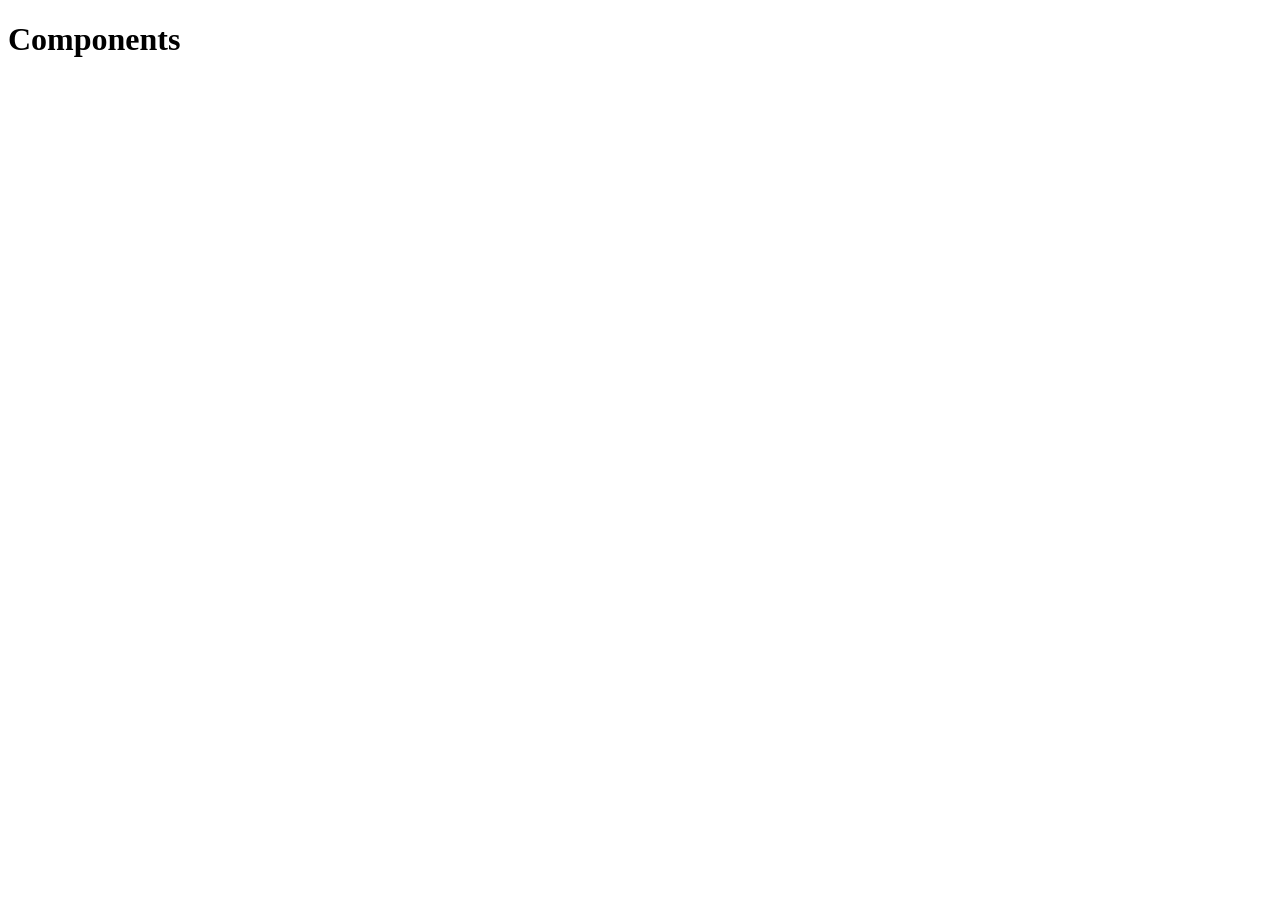
==== index.html @ ba211725 "Add html" ====
<!DOCTYPE html>
<html lang="en">
<head>
  <meta charset="UTF-8">
  <meta http-equiv="X-UA-Compatible" content="IE=edge">
  <meta name="viewport" content="width=device-width, initial-scale=1.0">
  <title>Components</title>
</head>
<body>
  <h1>Components</h1>
</body>
</html>
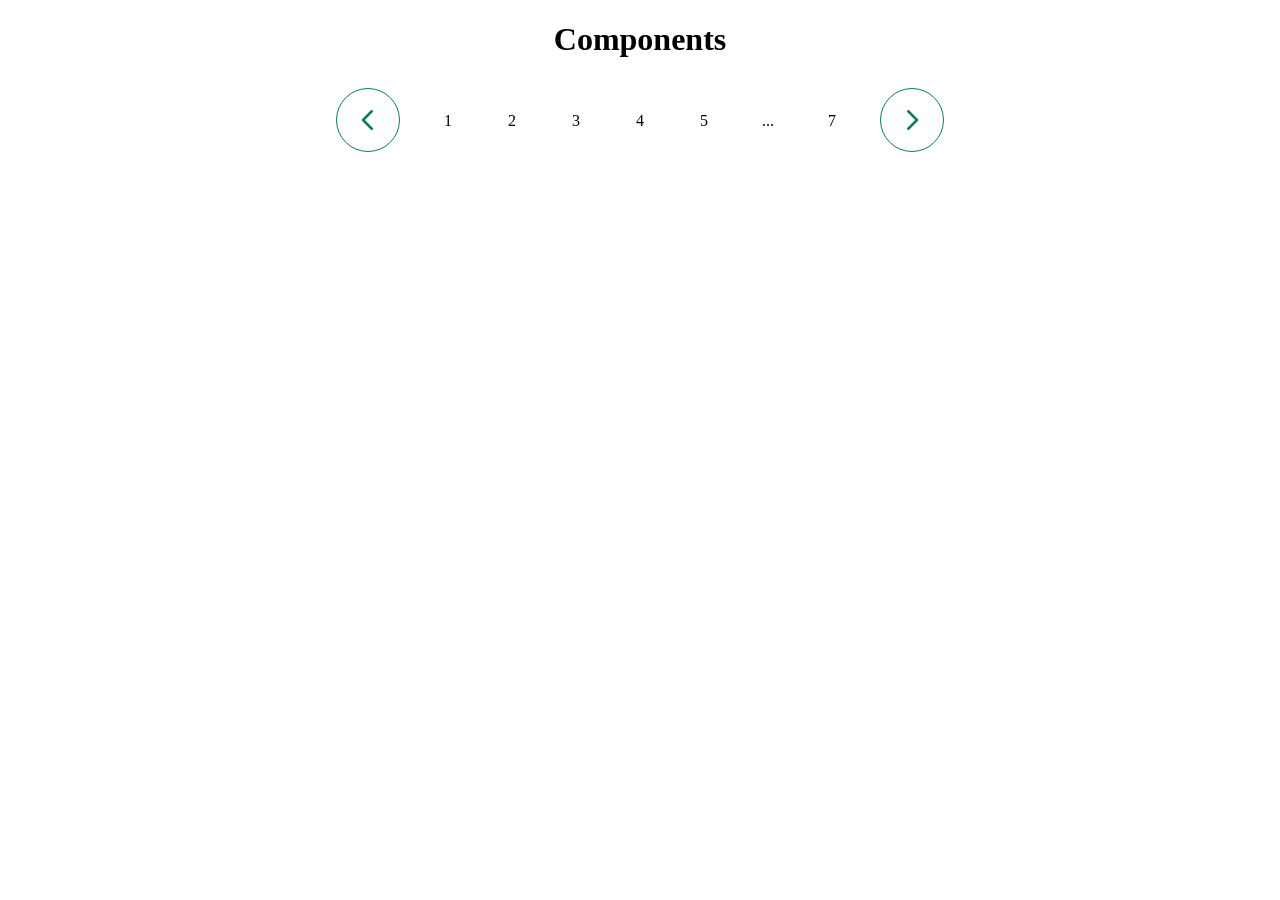
==== commit 0bfd673f: "my try" ====
--- a/index.html
+++ b/index.html
@@ -4,9 +4,30 @@
   <meta charset="UTF-8">
   <meta http-equiv="X-UA-Compatible" content="IE=edge">
   <meta name="viewport" content="width=device-width, initial-scale=1.0">
+  <link rel="stylesheet" href="style.css">
   <title>Components</title>
 </head>
 <body>
-  <h1>Components</h1>
+  <main class="container">
+    <h1>Components</h1>
+    <section class="pagination">
+      <button><svg xmlns="http://www.w3.org/2000/svg" class="btn" fill="none" viewBox="0 0 24 24" stroke="currentColor">
+        <path stroke-linecap="round" stroke-linejoin="round" stroke-width="2" d="M15 19l-7-7 7-7" />
+      </svg></button>
+      <ul class="lists">
+        <li>1</li>
+        <li>2</li>
+        <li>3</li>
+        <li>4</li>
+        <li>5</li>
+        <li>...</li>
+        <li>7</li>
+      </ul>
+      <button><svg xmlns="http://www.w3.org/2000/svg" class="btn" fill="none" viewBox="0 0 24 24" stroke="currentColor">
+        <path stroke-linecap="round" stroke-linejoin="round" stroke-width="2" d="M9 5l7 7-7 7" />
+      </svg></button>
+    </section>
+  </main>
+  <!-- <script src="app.js"></script> -->
 </body>
 </html>
--- a/style.css
+++ b/style.css
@@ -0,0 +1,68 @@
+:root {
+  --main-color: #087f5b;
+  --second-color: #e6fcf5;
+}
+
+body {
+  padding: 0;
+  margin: 0;
+  box-sizing: border-box;
+}
+
+.container {
+  display: flex;
+  flex-direction: column;
+  align-items: center;
+}
+
+.pagination {
+  display: flex;
+  flex-direction: row;
+  align-items: center;
+  justify-content: space-around;
+}
+
+ul {
+  display: flex;
+  flex-direction: row;
+  padding: 0 1.5rem;
+  gap: 1rem;
+}
+
+li {
+  width: 1rem;
+  height: 1rem;
+  list-style: none;
+  /* border: 1px solid var(--main-color); */
+  border-radius: 50%;
+  padding: 1rem;
+  text-align: center;
+}
+
+li:hover {
+  border: 1px solid var(--main-color);
+  color: var(--second-color);
+  background-color: var(--main-color);
+}
+
+button {
+  width: 4rem;
+  height: 4rem;
+  border: 1px solid var(--main-color);
+  border-radius: 50%;
+  padding: 1rem;
+  background-color: #fff;
+}
+
+button:hover {
+  color: var(--second-color);
+  background-color: var(--main-color);
+}
+
+.btn {
+  stroke: var(--main-color);
+}
+
+.btn:hover {
+  stroke: #e6fcf5;
+}
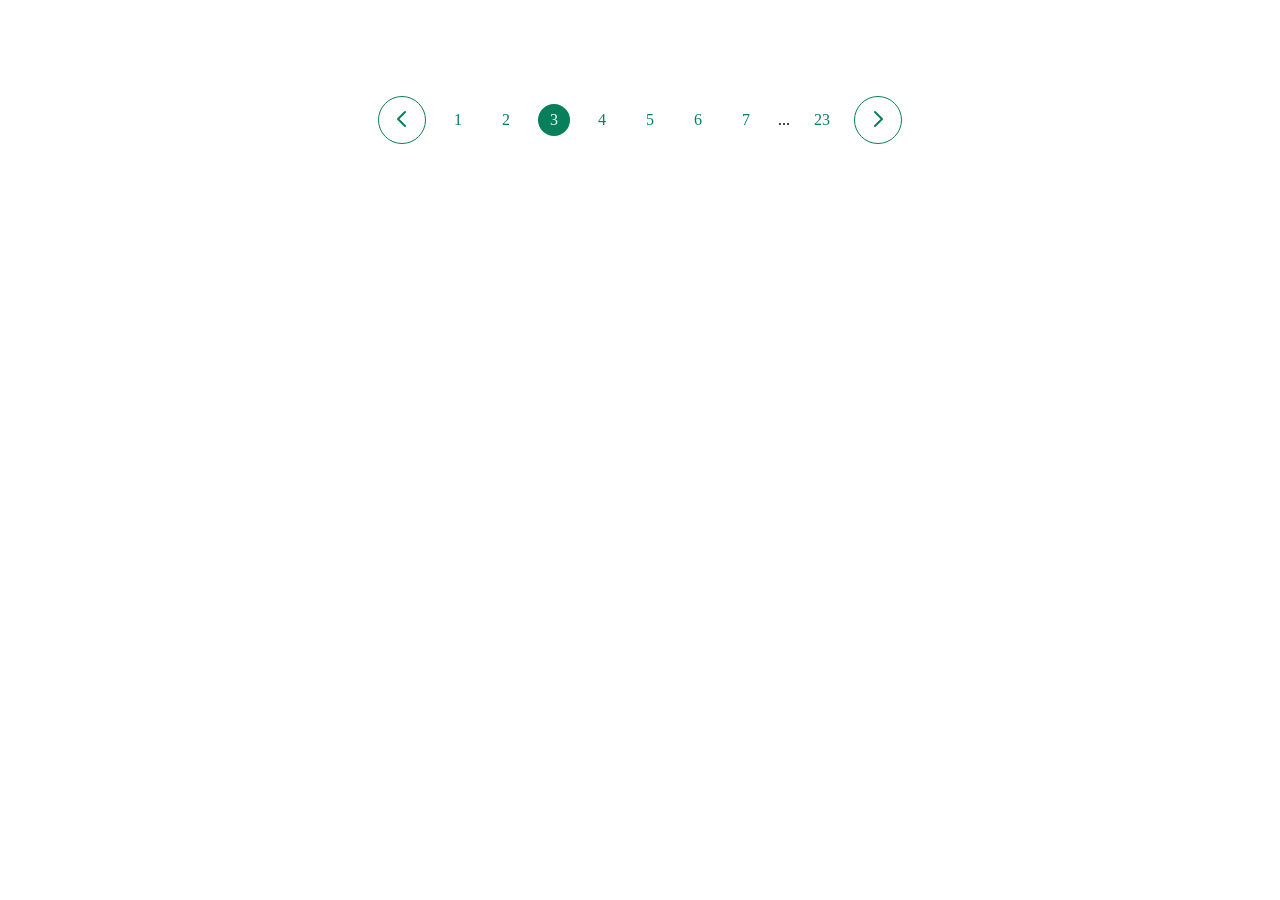
==== commit 94425f46: "Finish" ====
--- a/index.html
+++ b/index.html
@@ -9,23 +9,27 @@
 </head>
 <body>
   <main class="container">
-    <h1>Components</h1>
+    
     <section class="pagination">
-      <button><svg xmlns="http://www.w3.org/2000/svg" class="btn" fill="none" viewBox="0 0 24 24" stroke="currentColor">
-        <path stroke-linecap="round" stroke-linejoin="round" stroke-width="2" d="M15 19l-7-7 7-7" />
-      </svg></button>
-      <ul class="lists">
-        <li>1</li>
-        <li>2</li>
-        <li>3</li>
-        <li>4</li>
-        <li>5</li>
-        <li>...</li>
-        <li>7</li>
-      </ul>
-      <button><svg xmlns="http://www.w3.org/2000/svg" class="btn" fill="none" viewBox="0 0 24 24" stroke="currentColor">
-        <path stroke-linecap="round" stroke-linejoin="round" stroke-width="2" d="M9 5l7 7-7 7" />
-      </svg></button>
+      <button class="btn">
+        <svg xmlns="http://www.w3.org/2000/svg" class="btn-icon" fill="none" viewBox="0 0 24 24" stroke="currentColor">
+          <path stroke-linecap="round" stroke-linejoin="round" stroke-width="2" d="M15 19l-7-7 7-7" />
+        </svg>
+      </button>
+      <a href="#" class="link">1</a>
+      <a href="#" class="link">2</a>
+      <a href="#" class="link current">3</a>
+      <a href="#" class="link">4</a>
+      <a href="#" class="link">5</a>
+      <a href="#" class="link">6</a>
+      <a href="#" class="link">7</a>
+      <span class="span">...</span>
+      <a href="#" class="link">23</a>
+      <button class="btn">
+        <svg xmlns="http://www.w3.org/2000/svg" class="btn-icon" fill="none" viewBox="0 0 24 24" stroke="currentColor">
+          <path stroke-linecap="round" stroke-linejoin="round" stroke-width="2" d="M9 5l7 7-7 7" />
+        </svg>
+      </button>
     </section>
   </main>
   <!-- <script src="app.js"></script> -->
--- a/style.css
+++ b/style.css
@@ -11,58 +11,61 @@
 
 .container {
   display: flex;
-  flex-direction: column;
-  align-items: center;
+  justify-content: center;
+  margin-top: 6rem;
 }
 
 .pagination {
   display: flex;
+  align-items: center;
   flex-direction: row;
-  align-items: center;
-  justify-content: space-around;
-}
-
-ul {
-  display: flex;
-  flex-direction: row;
-  padding: 0 1.5rem;
   gap: 1rem;
 }
 
-li {
-  width: 1rem;
-  height: 1rem;
-  list-style: none;
-  /* border: 1px solid var(--main-color); */
+.link {
+  display: flex;
+  align-items: center;
+  justify-content: center;
+  height: 2rem;
+  width: 2rem;
   border-radius: 50%;
-  padding: 1rem;
-  text-align: center;
+  text-decoration: none;
 }
 
-li:hover {
-  border: 1px solid var(--main-color);
+.link:link,
+.link:visited {
+  color: var(--main-color);
+}
+
+.link:hover,
+.link:active {
   color: var(--second-color);
   background-color: var(--main-color);
 }
 
-button {
-  width: 4rem;
-  height: 4rem;
-  border: 1px solid var(--main-color);
-  border-radius: 50%;
-  padding: 1rem;
-  background-color: #fff;
-}
-
-button:hover {
+.link.current {
   color: var(--second-color);
   background-color: var(--main-color);
 }
 
 .btn {
+  height: 3rem;
+  width: 3rem;
+  border: 1px solid var(--main-color);
+  border-radius: 50%;
+  background: none;
+}
+
+.btn:hover {
+  background-color: var(--main-color);
+}
+
+.btn-icon {
+  height: 1.5rem;
+  width: 1.5rem;
   stroke: var(--main-color);
 }
 
-.btn:hover {
-  stroke: #e6fcf5;
+.btn:hover .btn-icon {
+  stroke: var(--second-color);
 }
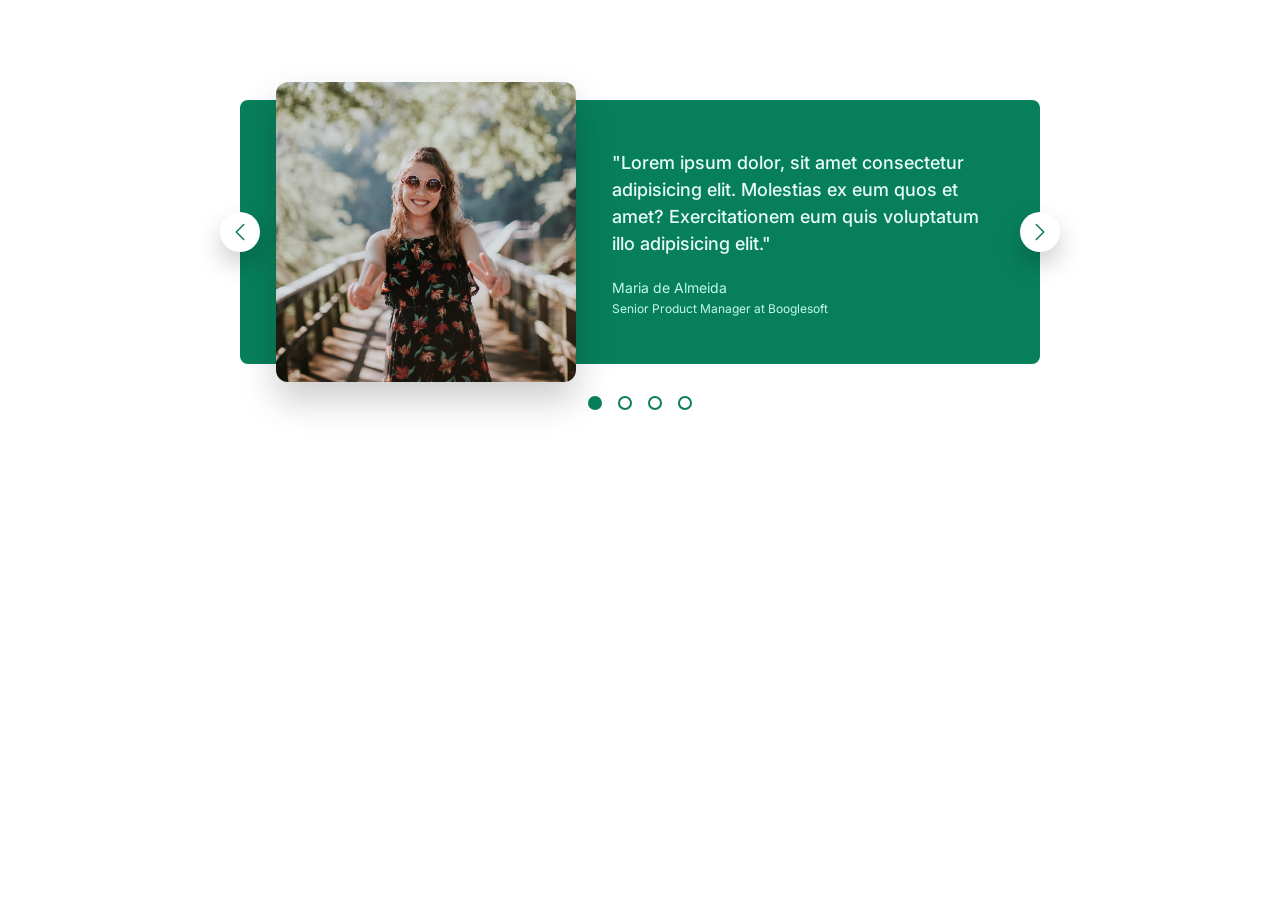
==== commit bc73e46a: "Rename index.html" ====
--- a/index.html
+++ b/index.html
@@ -1,37 +1,377 @@
 <!DOCTYPE html>
 <html lang="en">
-<head>
-  <meta charset="UTF-8">
-  <meta http-equiv="X-UA-Compatible" content="IE=edge">
-  <meta name="viewport" content="width=device-width, initial-scale=1.0">
-  <link rel="stylesheet" href="style.css">
-  <title>Components</title>
-</head>
-<body>
-  <main class="container">
-    
-    <section class="pagination">
-      <button class="btn">
-        <svg xmlns="http://www.w3.org/2000/svg" class="btn-icon" fill="none" viewBox="0 0 24 24" stroke="currentColor">
-          <path stroke-linecap="round" stroke-linejoin="round" stroke-width="2" d="M15 19l-7-7 7-7" />
-        </svg>
-      </button>
-      <a href="#" class="link">1</a>
-      <a href="#" class="link">2</a>
-      <a href="#" class="link current">3</a>
-      <a href="#" class="link">4</a>
-      <a href="#" class="link">5</a>
-      <a href="#" class="link">6</a>
-      <a href="#" class="link">7</a>
-      <span class="span">...</span>
-      <a href="#" class="link">23</a>
-      <button class="btn">
-        <svg xmlns="http://www.w3.org/2000/svg" class="btn-icon" fill="none" viewBox="0 0 24 24" stroke="currentColor">
-          <path stroke-linecap="round" stroke-linejoin="round" stroke-width="2" d="M9 5l7 7-7 7" />
+  <head>
+    <meta charset="UTF-8" />
+    <meta http-equiv="X-UA-Compatible" content="IE=edge" />
+    <meta name="viewport" content="width=device-width, initial-scale=1.0" />
+    <title>Carousel</title>
+
+    <style>
+      /* Google font Inter 400, 500, 700 */
+      @import url('https://fonts.googleapis.com/css2?family=Inter:wght@400;500;700&display=swap');
+
+      * {
+        margin: 0;
+        padding: 0;
+        box-sizing: border-box;
+      }
+
+      /* ------------------------ */
+      /* GENERAL STYLES */
+      /* ------------------------ */
+
+      body {
+        font-family: 'Inter', sans-serif;
+        color: #343a40;
+        line-height: 1;
+        display: flex;
+        flex-direction: column;
+        align-items: center;
+      }
+
+      img {
+        height: 200px;
+        border-radius: 8px;
+        box-shadow: 0 12px 24px rgba(0, 0, 0, 0.2);
+        transform: scale(1.5);
+      }
+
+      .carousel-container {
+        max-width: 1000px;
+        position: relative;
+        margin: auto;
+      }
+
+      .carousel {
+        max-width: 800px;
+        width: 100%;
+        background-color: #087f5b;
+        color: #c3fae8;
+        margin: 100px auto 32px;
+        padding: 32px 48px 32px 86px;
+        border-radius: 8px;
+        /* display: flex; */
+        display: none;
+        align-items: center;
+        gap: 86px;
+        position: relative;
+      }
+
+      .testimonial-text {
+        font-size: 18px;
+        font-weight: 500;
+        line-height: 1.5;
+        margin-bottom: 24px;
+        color: #e6fcf5;
+      }
+
+      .testimonial-author {
+        font-size: 14px;
+        margin-bottom: 8px;
+      }
+
+      .testimonial-job {
+        font-size: 12px;
+      }
+
+      /* contronls */
+
+      .btn {
+        background-color: #fff;
+        border: none;
+        border-radius: 50%;
+        box-shadow: 0 12px 24px rgba(0, 0, 0, 0.2);
+        cursor: pointer;
+        width: 40px;
+        height: 40px;
+        position: absolute;
+        display: flex;
+        align-items: center;
+        justify-content: center;
+      }
+
+      .btn-icon {
+        width: 24px;
+        height: 24px;
+        stroke: #087f5b;
+        transition: 0.6s ease;
+      }
+
+      .btn--left {
+        left: -20px;
+      }
+
+      .btn--right {
+        right: -20px;
+      }
+
+      .dots {
+        /* position: absolute;
+  bottom: 0;
+  left: 50%;
+  transform: translate(-50%, 32px); */
+        display: flex;
+        gap: 16px;
+      }
+
+      .dot {
+        width: 14px;
+        height: 14px;
+        background-color: #fff;
+        border: 2px solid #087f5b;
+        border-radius: 50%;
+        cursor: pointer;
+        /* display: inline-block; */
+        transition: background-color 0.6s ease;
+      }
+
+      .active,
+      .dot:hover {
+        background-color: #087f5b;
+      }
+
+      /* Fading animation */
+      .fade {
+        animation-name: fade;
+        animation-duration: 1.5s;
+      }
+
+      @keyframes fade {
+        from {
+          opacity: 0.4;
+        }
+        to {
+          opacity: 1;
+        }
+      }
+    </style>
+  </head>
+  <body>
+    <section class="carousel-container"></section>
+
+    <section class="carousel fade">
+      <img src="./imgs/maria.jpg" alt="Maria" />
+      <blockquote class="testimonial">
+        <p class="testimonial-text">
+          "Lorem ipsum dolor, sit amet consectetur adipisicing elit. Molestias
+          ex eum quos et amet? Exercitationem eum quis voluptatum illo
+          adipisicing elit."
+        </p>
+        <p class="testimonial-author">Maria de Almeida</p>
+        <p class="testimonial-job">Senior Product Manager at Booglesoft</p>
+      </blockquote>
+      <!-- buttons -->
+      <button class="btn btn--left">
+        <svg
+          xmlns="http://www.w3.org/2000/svg"
+          fill="none"
+          viewBox="0 0 24 24"
+          stroke-width="1.5"
+          stroke="currentColor"
+          class="btn-icon"
+        >
+          <path
+            stroke-linecap="round"
+            stroke-linejoin="round"
+            d="M15.75 19.5L8.25 12l7.5-7.5"
+          />
+        </svg>
+      </button>
+      <button class="btn btn--right">
+        <svg
+          xmlns="http://www.w3.org/2000/svg"
+          fill="none"
+          viewBox="0 0 24 24"
+          stroke-width="1.5"
+          stroke="currentColor"
+          class="btn-icon"
+        >
+          <path
+            stroke-linecap="round"
+            stroke-linejoin="round"
+            d="M8.25 4.5l7.5 7.5-7.5 7.5"
+          />
         </svg>
       </button>
     </section>
-  </main>
-  <!-- <script src="app.js"></script> -->
-</body>
-</html>+
+    <section class="carousel fade">
+      <img src="./imgs/man.jpg" alt="Man" />
+      <blockquote class="testimonial">
+        <p class="testimonial-text">
+          "Lorem ipsum dolor, sit amet consectetur adipisicing elit. Molestias
+          ex eum quos et amet? Exercitationem eum quis voluptatum illo
+          adipisicing elit."
+        </p>
+        <p class="testimonial-author">Jack de Almeida</p>
+        <p class="testimonial-job">Senior Product Manager at Booglesoft</p>
+      </blockquote>
+      <!-- buttons -->
+      <button class="btn btn--left" onclick="plusSlides(-1)">
+        <svg
+          xmlns="http://www.w3.org/2000/svg"
+          fill="none"
+          viewBox="0 0 24 24"
+          stroke-width="1.5"
+          stroke="currentColor"
+          class="btn-icon"
+        >
+          <path
+            stroke-linecap="round"
+            stroke-linejoin="round"
+            d="M15.75 19.5L8.25 12l7.5-7.5"
+          />
+        </svg>
+      </button>
+      <button class="btn btn--right" onclick="plusSlides(1)">
+        <svg
+          xmlns="http://www.w3.org/2000/svg"
+          fill="none"
+          viewBox="0 0 24 24"
+          stroke-width="1.5"
+          stroke="currentColor"
+          class="btn-icon"
+        >
+          <path
+            stroke-linecap="round"
+            stroke-linejoin="round"
+            d="M8.25 4.5l7.5 7.5-7.5 7.5"
+          />
+        </svg>
+      </button>
+    </section>
+
+    <section class="carousel fade">
+      <img src="./imgs/old_man.jpg" alt="Juan" />
+      <blockquote class="testimonial">
+        <p class="testimonial-text">
+          "Lorem ipsum dolor, sit amet consectetur adipisicing elit. Molestias
+          ex eum quos et amet? Exercitationem eum quis voluptatum illo
+          adipisicing elit."
+        </p>
+        <p class="testimonial-author">Juan de Almeida</p>
+        <p class="testimonial-job">Senior Product Manager at Booglesoft</p>
+      </blockquote>
+      <!-- buttons -->
+      <button class="btn btn--left">
+        <svg
+          xmlns="http://www.w3.org/2000/svg"
+          fill="none"
+          viewBox="0 0 24 24"
+          stroke-width="1.5"
+          stroke="currentColor"
+          class="btn-icon"
+        >
+          <path
+            stroke-linecap="round"
+            stroke-linejoin="round"
+            d="M15.75 19.5L8.25 12l7.5-7.5"
+          />
+        </svg>
+      </button>
+      <button class="btn btn--right">
+        <svg
+          xmlns="http://www.w3.org/2000/svg"
+          fill="none"
+          viewBox="0 0 24 24"
+          stroke-width="1.5"
+          stroke="currentColor"
+          class="btn-icon"
+        >
+          <path
+            stroke-linecap="round"
+            stroke-linejoin="round"
+            d="M8.25 4.5l7.5 7.5-7.5 7.5"
+          />
+        </svg>
+      </button>
+    </section>
+
+    <section class="carousel fade">
+      <img src="./imgs/boy.jpg" alt="Boy" />
+      <blockquote class="testimonial">
+        <p class="testimonial-text">
+          "Lorem ipsum dolor, sit amet consectetur adipisicing elit. Molestias
+          ex eum quos et amet? Exercitationem eum quis voluptatum illo
+          adipisicing elit."
+        </p>
+        <p class="testimonial-author">Johnny de Almeida</p>
+        <p class="testimonial-job">Senior Product Manager at Booglesoft</p>
+      </blockquote>
+      <!-- buttons -->
+      <button class="btn btn--left" onclick="plusSlides(-1)">
+        <svg
+          xmlns="http://www.w3.org/2000/svg"
+          fill="none"
+          viewBox="0 0 24 24"
+          stroke-width="1.5"
+          stroke="currentColor"
+          class="btn-icon"
+        >
+          <path
+            stroke-linecap="round"
+            stroke-linejoin="round"
+            d="M15.75 19.5L8.25 12l7.5-7.5"
+          />
+        </svg>
+      </button>
+
+      <button class="btn btn--right" onclick="plusSlides(1)">
+        <svg
+          xmlns="http://www.w3.org/2000/svg"
+          fill="none"
+          viewBox="0 0 24 24"
+          stroke-width="1.5"
+          stroke="currentColor"
+          class="btn-icon"
+        >
+          <path
+            stroke-linecap="round"
+            stroke-linejoin="round"
+            d="M8.25 4.5l7.5 7.5-7.5 7.5"
+          />
+        </svg>
+      </button>
+    </section>
+
+    <aside class="dots">
+      <button class="dot" onclick="currentSlide(1)">&nbsp</button>
+      <button class="dot" onclick="currentSlide(2)">&nbsp</button>
+      <button class="dot" onclick="currentSlide(3)">&nbsp</button>
+      <button class="dot" onclick="currentSlide(4)">&nbsp</button>
+    </aside>
+
+    <script>
+      let slideIndex = 1;
+      showSlides(slideIndex);
+
+      function plusSlides(n) {
+        showSlides((slideIndex += n));
+      }
+
+      function currentSlide(n) {
+        showSlides((slideIndex = n));
+      }
+
+      function showSlides(n) {
+        let i;
+        let slides = document.getElementsByClassName('carousel');
+        let dots = document.getElementsByClassName('dot');
+        if (n > slides.length) {
+          slideIndex = 1;
+        }
+        if (n < 1) {
+          slideIndex = slides.length;
+        }
+        for (i = 0; i < slides.length; i++) {
+          slides[i].style.display = 'none';
+        }
+        for (i = 0; i < dots.length; i++) {
+          dots[i].className = dots[i].className.replace(' active', '');
+        }
+        slides[slideIndex - 1].style.display = 'flex';
+        dots[slideIndex - 1].className += ' active';
+      }
+    </script>
+  </body>
+</html>
